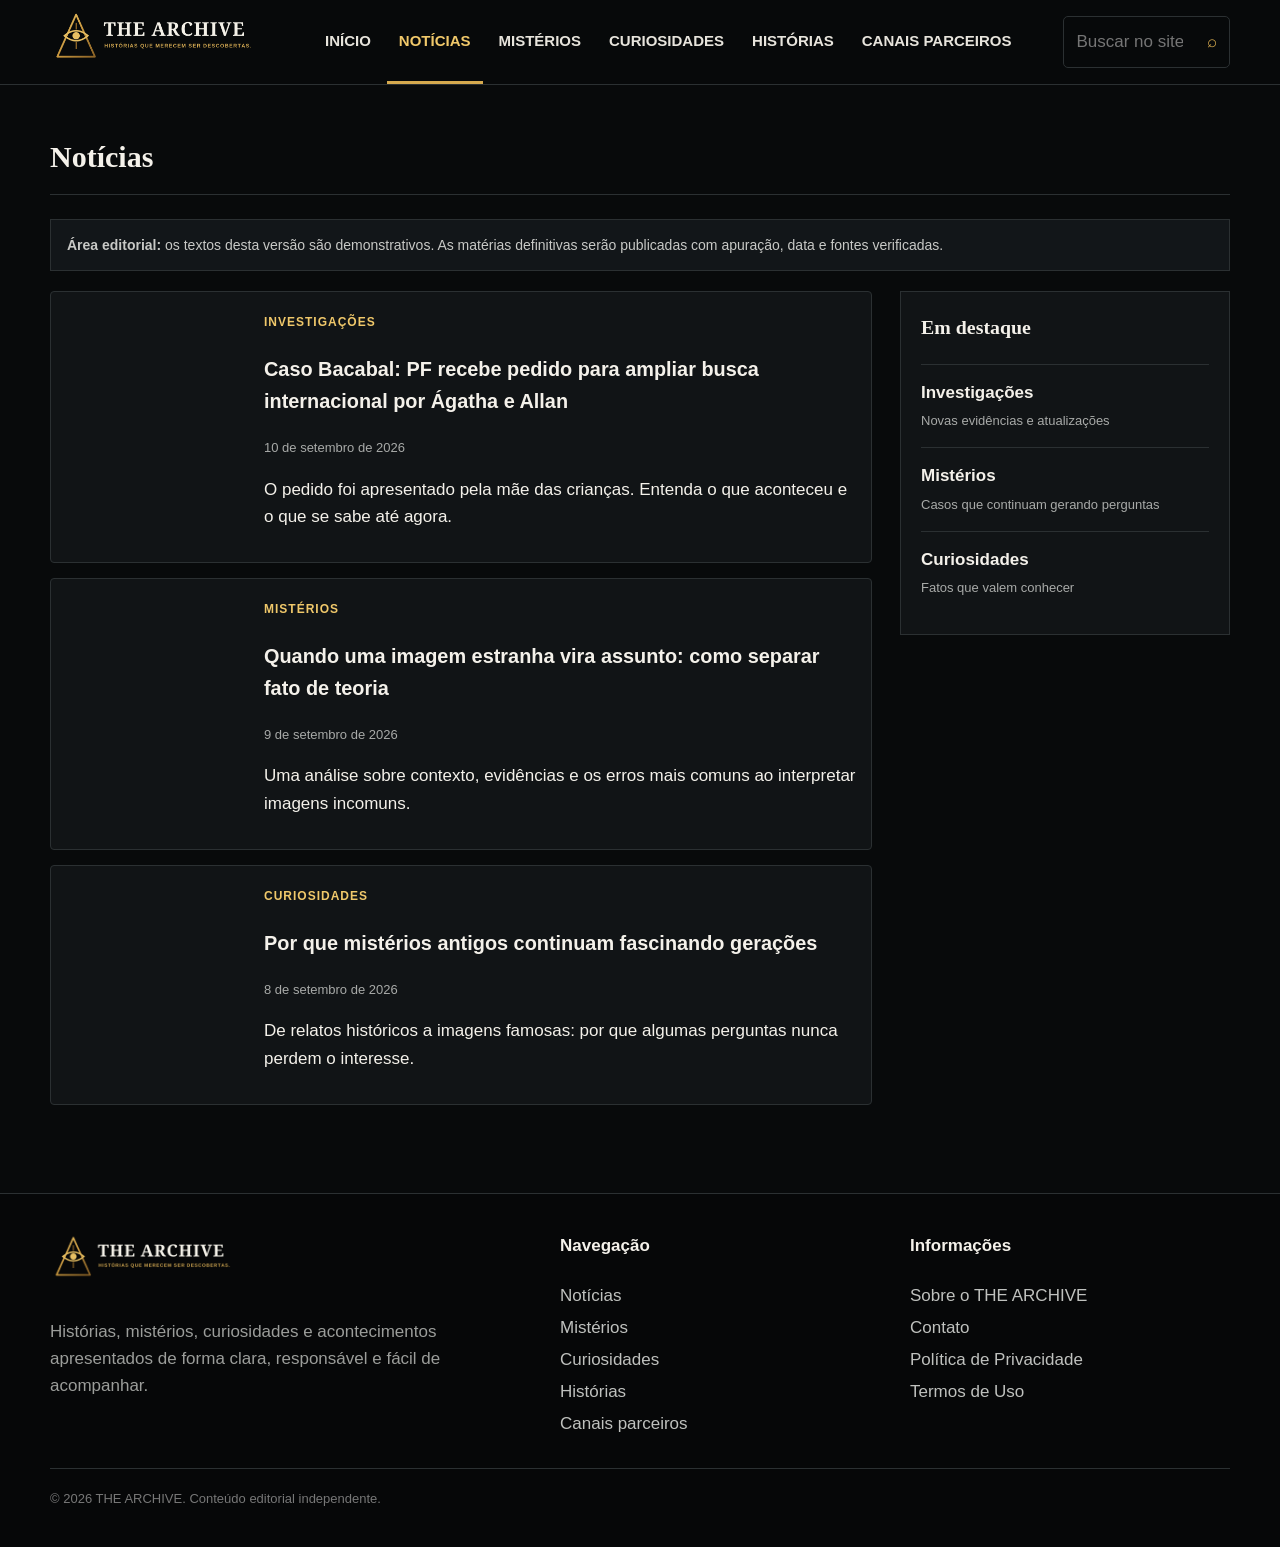
==== noticias.html @ 8e4d1b40 "Add files via upload" ====
<!doctype html><html lang="pt-BR"><head><meta charset="utf-8"><meta name="viewport" content="width=device-width,initial-scale=1"><meta name="description" content="THE ARCHIVE — histórias, mistérios, curiosidades e acontecimentos que merecem ser descobertos."><meta name="theme-color" content="#080a0b"><title>Notícias | THE ARCHIVE</title><link rel="icon" href="assets/icon.png"><link rel="stylesheet" href="style.css"></head><body><header class="topbar"><div class="container nav"><a class="brand" href="index.html" aria-label="THE ARCHIVE — início"><img src="assets/logo.png" alt="THE ARCHIVE — Histórias que merecem ser descobertas."></a><button class="mobile-toggle" aria-label="Abrir menu">MENU</button><nav class="menu"><a class="" href="index.html">INÍCIO</a><a class="active" href="noticias.html">NOTÍCIAS</a><a class="" href="misterios.html">MISTÉRIOS</a><a class="" href="curiosidades.html">CURIOSIDADES</a><a class="" href="historias.html">HISTÓRIAS</a><a class="" href="parceiros.html">CANAIS PARCEIROS</a></nav><form class="search" onsubmit="return false"><input id="site-search" aria-label="Buscar no site" placeholder="Buscar no site..."><button aria-label="Buscar">⌕</button></form></div></header><main class="section"><div class="container"><div class="section-head"><h2>Notícias</h2></div><div class="notice"><strong>Área editorial:</strong> os textos desta versão são demonstrativos. As matérias definitivas serão publicadas com apuração, data e fontes verificadas.</div><div class="layout"><div class="list"><a class="list-item" href="articles/caso-bacabal-agatha-allan.html"><div class="card-img" style="background-image:url('https://images.unsplash.com/photo-1516321318423-f06f85e504b3?auto=format&fit=crop&w=700&q=80')"></div><div><span class="tag">Investigações</span><h3>Caso Bacabal: PF recebe pedido para ampliar busca internacional por Ágatha e Allan</h3><div class="meta">10 de setembro de 2026</div><p>O pedido foi apresentado pela mãe das crianças. Entenda o que aconteceu e o que se sabe até agora.</p></div></a>
<a class="list-item" href="articles/objeto-no-ceu.html"><div class="card-img" style="background-image:url('https://images.unsplash.com/photo-1446776811953-b23d57bd21aa?auto=format&fit=crop&w=700&q=80')"></div><div><span class="tag">Mistérios</span><h3>Quando uma imagem estranha vira assunto: como separar fato de teoria</h3><div class="meta">9 de setembro de 2026</div><p>Uma análise sobre contexto, evidências e os erros mais comuns ao interpretar imagens incomuns.</p></div></a>
<a class="list-item" href="articles/monstro-lago-ness.html"><div class="card-img" style="background-image:url('https://images.unsplash.com/photo-1500534623283-312aade485b7?auto=format&fit=crop&w=700&q=80')"></div><div><span class="tag">Curiosidades</span><h3>Por que mistérios antigos continuam fascinando gerações</h3><div class="meta">8 de setembro de 2026</div><p>De relatos históricos a imagens famosas: por que algumas perguntas nunca perdem o interesse.</p></div></a></div><aside class="sidebar"><h3>Em destaque</h3><div class="side-link"><strong>Investigações</strong><span class="meta">Novas evidências e atualizações</span></div><div class="side-link"><strong>Mistérios</strong><span class="meta">Casos que continuam gerando perguntas</span></div><div class="side-link"><strong>Curiosidades</strong><span class="meta">Fatos que valem conhecer</span></div></aside></div></div></main><footer class="footer"><div class="container footer-grid"><div><img src="assets/logo.png" alt="THE ARCHIVE"><p style="color:#9b9d9a;max-width:430px">Histórias, mistérios, curiosidades e acontecimentos apresentados de forma clara, responsável e fácil de acompanhar.</p></div><div><h4>Navegação</h4><a href="noticias.html">Notícias</a><a href="misterios.html">Mistérios</a><a href="curiosidades.html">Curiosidades</a><a href="historias.html">Histórias</a><a href="parceiros.html">Canais parceiros</a></div><div><h4>Informações</h4><a href="sobre.html">Sobre o THE ARCHIVE</a><a href="contato.html">Contato</a><a href="privacidade.html">Política de Privacidade</a><a href="termos.html">Termos de Uso</a></div></div><div class="container copyright">© 2026 THE ARCHIVE. Conteúdo editorial independente.</div></footer><script src="app.js"></script></body></html>
---- style.css ----
:root{--bg:#080a0b;--panel:#111416;--panel2:#15191b;--line:#2b3032;--text:#f4f1ea;--muted:#a8aaa8;--gold:#d5a94e;--gold2:#f0c86a;--max:1180px}
*{box-sizing:border-box}html{scroll-behavior:smooth}body{margin:0;background:var(--bg);color:var(--text);font-family:Arial,Helvetica,sans-serif;font-size:17px;line-height:1.6}a{color:inherit;text-decoration:none}button,input{font:inherit}.container{width:min(calc(100% - 40px),var(--max));margin:auto}.topbar{position:sticky;top:0;z-index:50;background:rgba(8,10,11,.97);border-bottom:1px solid var(--line)}.nav{min-height:84px;display:flex;align-items:center;gap:28px}.brand{display:flex;align-items:center;flex:0 0 auto}.brand img{width:235px;height:auto;display:block}.menu{display:flex;align-items:center;gap:4px;margin-left:auto}.menu a{padding:28px 12px;color:#e7e4dc;font-size:15px;font-weight:700;white-space:nowrap;border-bottom:3px solid transparent}.menu a:hover,.menu a.active{color:var(--gold2);border-color:var(--gold)}.search{margin-left:12px;width:210px;display:flex;border:1px solid var(--line);border-radius:5px;overflow:hidden}.search input{width:100%;background:transparent;border:0;color:#fff;padding:11px 12px;outline:0}.search button{background:transparent;color:var(--gold);border:0;padding:0 12px;cursor:pointer}.mobile-toggle{display:none;background:transparent;border:1px solid var(--line);color:#fff;padding:10px 13px;border-radius:5px}.hero{min-height:410px;display:flex;align-items:center;position:relative;overflow:hidden;border-bottom:1px solid var(--line);background:linear-gradient(90deg,rgba(4,6,7,.98) 0%,rgba(4,6,7,.86) 38%,rgba(4,6,7,.35) 75%,rgba(4,6,7,.85)),url('https://images.unsplash.com/photo-1500530855697-b586d89ba3ee?auto=format&fit=crop&w=1800&q=80') center/cover}.hero-content{max-width:650px;padding:70px 0}.eyebrow{color:var(--gold2);font-size:13px;letter-spacing:2px;font-weight:800;text-transform:uppercase}.hero h1{font-family:Georgia,serif;font-size:clamp(38px,5vw,66px);line-height:1.04;margin:12px 0 18px}.hero p{color:#d4d4d0;max-width:620px;font-size:19px}.btn{display:inline-flex;align-items:center;justify-content:center;min-height:48px;padding:0 20px;border-radius:3px;font-weight:800;font-size:14px;border:1px solid var(--gold);background:var(--gold);color:#090a0a}.btn:hover{background:var(--gold2)}.btn.ghost{background:transparent;color:var(--gold2)}.section{padding:48px 0}.section-head{display:flex;justify-content:space-between;align-items:end;border-bottom:1px solid var(--line);padding-bottom:13px;margin-bottom:24px}.section-head h2{font-family:Georgia,serif;font-size:30px;margin:0}.section-head a{font-size:14px;color:var(--gold2);font-weight:700}.grid{display:grid;grid-template-columns:repeat(3,1fr);gap:20px}.card{background:var(--panel);border:1px solid var(--line);border-radius:4px;overflow:hidden}.card-img{height:190px;background-size:cover;background-position:center}.card-body{padding:18px}.tag{font-size:12px;color:var(--gold2);font-weight:800;letter-spacing:1px;text-transform:uppercase}.card h3{font-family:Georgia,serif;font-size:22px;line-height:1.2;margin:8px 0}.meta{color:var(--muted);font-size:13px}.card p{color:#c1c3c0;margin:8px 0 0}.layout{display:grid;grid-template-columns:1fr 330px;gap:28px}.list{display:grid;gap:15px}.list-item{display:grid;grid-template-columns:180px 1fr;gap:18px;padding:15px;background:var(--panel);border:1px solid var(--line);border-radius:4px}.list-item .card-img{height:130px}.sidebar{background:var(--panel);border:1px solid var(--line);padding:20px;height:max-content}.sidebar h3{font-family:Georgia,serif;margin-top:0}.side-link{padding:14px 0;border-top:1px solid var(--line)}.side-link strong{display:block}.categories{display:grid;grid-template-columns:repeat(4,1fr);gap:16px}.cat{min-height:150px;padding:22px;background:linear-gradient(135deg,#171b1d,#0e1011);border:1px solid var(--line);border-left:4px solid var(--gold);display:flex;flex-direction:column;justify-content:end}.cat h3{font-family:Georgia,serif;font-size:24px;margin:0}.cat p{margin:5px 0 0;color:var(--muted);font-size:15px}.partners{display:grid;grid-template-columns:1fr 1fr;gap:18px}.partner{display:flex;align-items:center;gap:18px;background:var(--panel);border:1px solid var(--line);padding:18px}.partner img{width:150px;height:90px;object-fit:cover;background:#090909}.partner h3{margin:0;font-family:Georgia,serif}.partner p{margin:3px 0 12px;color:var(--muted);font-size:15px}.partner .btn{min-height:42px;font-size:12px}.article{max-width:820px;margin:auto}.article h1{font-family:Georgia,serif;font-size:clamp(36px,5vw,58px);line-height:1.08;margin:10px 0 15px}.article-lead{font-size:20px;color:#d0d0cc}.article-cover{width:100%;height:430px;object-fit:cover;margin:25px 0;border:1px solid var(--line)}.article-body p{font-size:18px;color:#d3d3ce}.article-body h2{font-family:Georgia,serif;font-size:28px;margin-top:35px}.sources{border-left:3px solid var(--gold);background:var(--panel);padding:18px 20px;margin-top:35px}.sources h3{margin-top:0}.notice{background:#121619;border:1px solid var(--line);padding:14px 16px;color:#c8c9c6;font-size:14px;margin-bottom:20px}.footer{border-top:1px solid var(--line);margin-top:40px;padding:38px 0;background:#060708}.footer-grid{display:grid;grid-template-columns:1.5fr 1fr 1fr;gap:30px}.footer img{width:210px}.footer h4{margin-top:0}.footer a{color:#bfc1be;display:block;margin:5px 0}.copyright{border-top:1px solid var(--line);margin-top:25px;padding-top:20px;color:#777;font-size:13px}.empty{padding:45px;text-align:center;border:1px dashed var(--line);color:var(--muted)}
@media(max-width:1050px){.menu a{padding:28px 7px;font-size:13px}.search{width:170px}.brand img{width:210px}}
@media(max-width:820px){body{font-size:16px}.container{width:min(calc(100% - 28px),var(--max))}.nav{min-height:70px;justify-content:space-between}.brand img{width:190px}.mobile-toggle{display:block}.menu{display:none;position:absolute;top:70px;left:0;right:0;background:#090b0c;border-bottom:1px solid var(--line);padding:8px 14px;flex-direction:column;align-items:stretch}.menu.open{display:flex}.menu a{padding:12px 10px;border-bottom:1px solid #202426}.search{display:none}.hero{min-height:500px}.hero-content{padding:55px 0}.hero h1{font-size:43px}.grid,.categories,.partners,.layout,.footer-grid{grid-template-columns:1fr}.list-item{grid-template-columns:120px 1fr}.list-item .card-img{height:100px}.article-cover{height:280px}}
@media(prefers-reduced-motion:reduce){html{scroll-behavior:auto}}
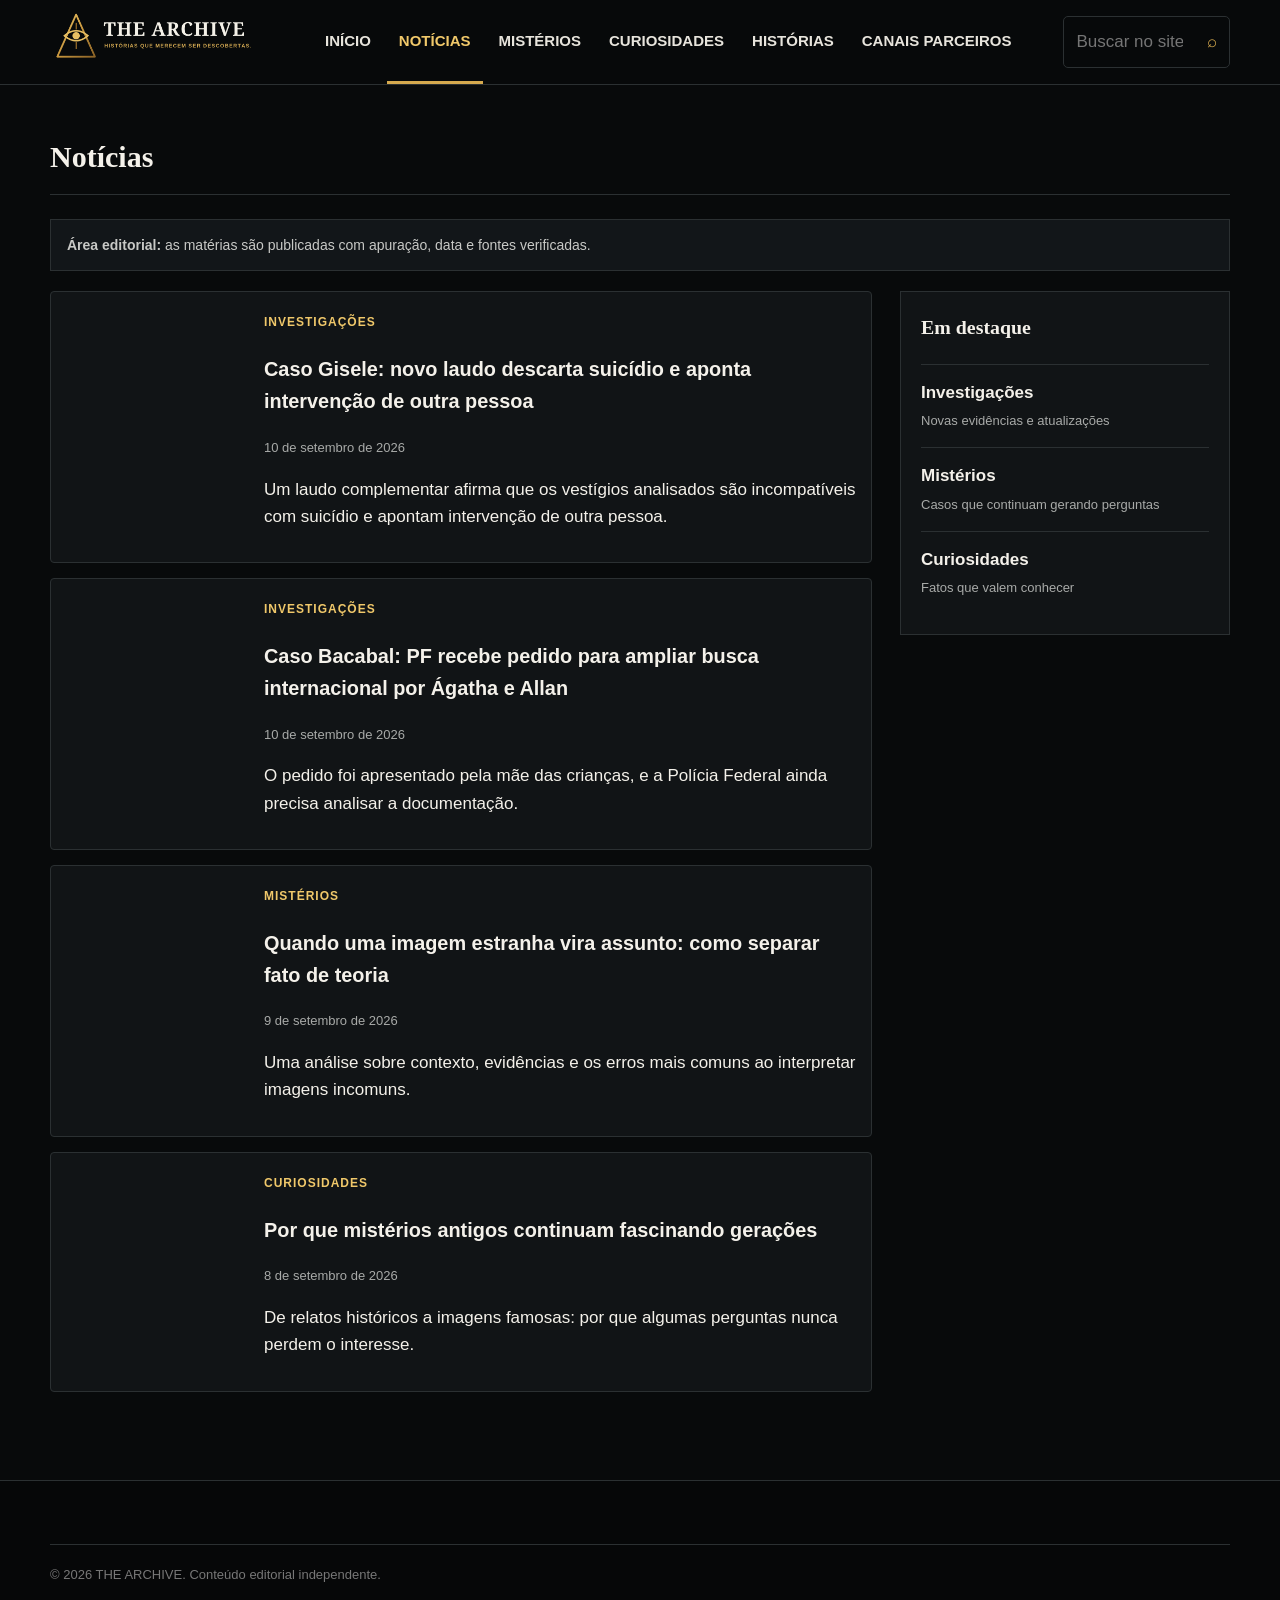
==== commit 05e5c049: "Add files via upload" ====
--- a/noticias.html
+++ b/noticias.html
@@ -1,3 +1 @@
-<!doctype html><html lang="pt-BR"><head><meta charset="utf-8"><meta name="viewport" content="width=device-width,initial-scale=1"><meta name="description" content="THE ARCHIVE — histórias, mistérios, curiosidades e acontecimentos que merecem ser descobertos."><meta name="theme-color" content="#080a0b"><title>Notícias | THE ARCHIVE</title><link rel="icon" href="assets/icon.png"><link rel="stylesheet" href="style.css"></head><body><header class="topbar"><div class="container nav"><a class="brand" href="index.html" aria-label="THE ARCHIVE — início"><img src="assets/logo.png" alt="THE ARCHIVE — Histórias que merecem ser descobertas."></a><button class="mobile-toggle" aria-label="Abrir menu">MENU</button><nav class="menu"><a class="" href="index.html">INÍCIO</a><a class="active" href="noticias.html">NOTÍCIAS</a><a class="" href="misterios.html">MISTÉRIOS</a><a class="" href="curiosidades.html">CURIOSIDADES</a><a class="" href="historias.html">HISTÓRIAS</a><a class="" href="parceiros.html">CANAIS PARCEIROS</a></nav><form class="search" onsubmit="return false"><input id="site-search" aria-label="Buscar no site" placeholder="Buscar no site..."><button aria-label="Buscar">⌕</button></form></div></header><main class="section"><div class="container"><div class="section-head"><h2>Notícias</h2></div><div class="notice"><strong>Área editorial:</strong> os textos desta versão são demonstrativos. As matérias definitivas serão publicadas com apuração, data e fontes verificadas.</div><div class="layout"><div class="list"><a class="list-item" href="articles/caso-bacabal-agatha-allan.html"><div class="card-img" style="background-image:url('https://images.unsplash.com/photo-1516321318423-f06f85e504b3?auto=format&fit=crop&w=700&q=80')"></div><div><span class="tag">Investigações</span><h3>Caso Bacabal: PF recebe pedido para ampliar busca internacional por Ágatha e Allan</h3><div class="meta">10 de setembro de 2026</div><p>O pedido foi apresentado pela mãe das crianças. Entenda o que aconteceu e o que se sabe até agora.</p></div></a>
-<a class="list-item" href="articles/objeto-no-ceu.html"><div class="card-img" style="background-image:url('https://images.unsplash.com/photo-1446776811953-b23d57bd21aa?auto=format&fit=crop&w=700&q=80')"></div><div><span class="tag">Mistérios</span><h3>Quando uma imagem estranha vira assunto: como separar fato de teoria</h3><div class="meta">9 de setembro de 2026</div><p>Uma análise sobre contexto, evidências e os erros mais comuns ao interpretar imagens incomuns.</p></div></a>
-<a class="list-item" href="articles/monstro-lago-ness.html"><div class="card-img" style="background-image:url('https://images.unsplash.com/photo-1500534623283-312aade485b7?auto=format&fit=crop&w=700&q=80')"></div><div><span class="tag">Curiosidades</span><h3>Por que mistérios antigos continuam fascinando gerações</h3><div class="meta">8 de setembro de 2026</div><p>De relatos históricos a imagens famosas: por que algumas perguntas nunca perdem o interesse.</p></div></a></div><aside class="sidebar"><h3>Em destaque</h3><div class="side-link"><strong>Investigações</strong><span class="meta">Novas evidências e atualizações</span></div><div class="side-link"><strong>Mistérios</strong><span class="meta">Casos que continuam gerando perguntas</span></div><div class="side-link"><strong>Curiosidades</strong><span class="meta">Fatos que valem conhecer</span></div></aside></div></div></main><footer class="footer"><div class="container footer-grid"><div><img src="assets/logo.png" alt="THE ARCHIVE"><p style="color:#9b9d9a;max-width:430px">Histórias, mistérios, curiosidades e acontecimentos apresentados de forma clara, responsável e fácil de acompanhar.</p></div><div><h4>Navegação</h4><a href="noticias.html">Notícias</a><a href="misterios.html">Mistérios</a><a href="curiosidades.html">Curiosidades</a><a href="historias.html">Histórias</a><a href="parceiros.html">Canais parceiros</a></div><div><h4>Informações</h4><a href="sobre.html">Sobre o THE ARCHIVE</a><a href="contato.html">Contato</a><a href="privacidade.html">Política de Privacidade</a><a href="termos.html">Termos de Uso</a></div></div><div class="container copyright">© 2026 THE ARCHIVE. Conteúdo editorial independente.</div></footer><script src="app.js"></script></body></html>+<!doctype html><html lang="pt-BR"><head><meta charset="utf-8"><meta name="viewport" content="width=device-width,initial-scale=1"><meta name="description" content="Notícias e investigações do THE ARCHIVE."><title>Notícias | THE ARCHIVE</title><link rel="icon" href="assets/icon.png"><link rel="stylesheet" href="style.css"></head><body><header class="topbar"><div class="container nav"><a class="brand" href="index.html"><img src="assets/logo.png" alt="THE ARCHIVE — Histórias que merecem ser descobertas."></a><button class="mobile-toggle" aria-label="Abrir menu">MENU</button><nav class="menu"><a href="index.html">INÍCIO</a><a class="active" href="noticias.html">NOTÍCIAS</a><a href="misterios.html">MISTÉRIOS</a><a href="curiosidades.html">CURIOSIDADES</a><a href="historias.html">HISTÓRIAS</a><a href="parceiros.html">CANAIS PARCEIROS</a></nav><form class="search" onsubmit="return false"><input id="site-search" aria-label="Buscar no site" placeholder="Buscar no site..."><button aria-label="Buscar">⌕</button></form></div></header><main class="section"><div class="container"><div class="section-head"><h2>Notícias</h2></div><div class="notice"><strong>Área editorial:</strong> as matérias são publicadas com apuração, data e fontes verificadas.</div><div class="layout"><div class="list" id="news-list"><!-- AUTO:NEWS START --><a class="list-item" href="articles/caso-gisele-alves-santana.html"><div class="card-img" style="background-image:url('https://images.metroimg.com/2026/02/gisele-5.jpg')"></div><div><span class="tag">Investigações</span><h3>Caso Gisele: novo laudo descarta suicídio e aponta intervenção de outra pessoa</h3><div class="meta">10 de setembro de 2026</div><p>Um laudo complementar afirma que os vestígios analisados são incompatíveis com suicídio e apontam intervenção de outra pessoa.</p></div></a><a class="list-item" href="articles/caso-bacabal-agatha-allan.html"><div class="card-img" style="background-image:url('https://www.portalr10.com/media/image_bank/2026/1/thumbs/criancas-desaparecidas-em-bacabal-20260119120538.jpg.1200x0_q70_crop-top.webp')"></div><div><span class="tag">Investigações</span><h3>Caso Bacabal: PF recebe pedido para ampliar busca internacional por Ágatha e Allan</h3><div class="meta">10 de setembro de 2026</div><p>O pedido foi apresentado pela mãe das crianças, e a Polícia Federal ainda precisa analisar a documentação.</p></div></a><a class="list-item" href="articles/objeto-no-ceu.html"><div class="card-img" style="background-image:url('https://images.unsplash.com/photo-1446776811953-b23d57bd21aa?auto=format&fit=crop&w=700&q=80')"></div><div><span class="tag">Mistérios</span><h3>Quando uma imagem estranha vira assunto: como separar fato de teoria</h3><div class="meta">9 de setembro de 2026</div><p>Uma análise sobre contexto, evidências e os erros mais comuns ao interpretar imagens incomuns.</p></div></a><a class="list-item" href="articles/monstro-lago-ness.html"><div class="card-img" style="background-image:url('https://images.unsplash.com/photo-1500534623283-312aade485b7?auto=format&fit=crop&w=700&q=80')"></div><div><span class="tag">Curiosidades</span><h3>Por que mistérios antigos continuam fascinando gerações</h3><div class="meta">8 de setembro de 2026</div><p>De relatos históricos a imagens famosas: por que algumas perguntas nunca perdem o interesse.</p></div></a><!-- AUTO:NEWS END --></div><aside class="sidebar"><h3>Em destaque</h3><div class="side-link"><strong>Investigações</strong><span class="meta">Novas evidências e atualizações</span></div><div class="side-link"><strong>Mistérios</strong><span class="meta">Casos que continuam gerando perguntas</span></div><div class="side-link"><strong>Curiosidades</strong><span class="meta">Fatos que valem conhecer</span></div></aside></div></div></main><footer class="footer"><div class="container copyright">© 2026 THE ARCHIVE. Conteúdo editorial independente.</div></footer><script src="app.js"></script></body></html>
